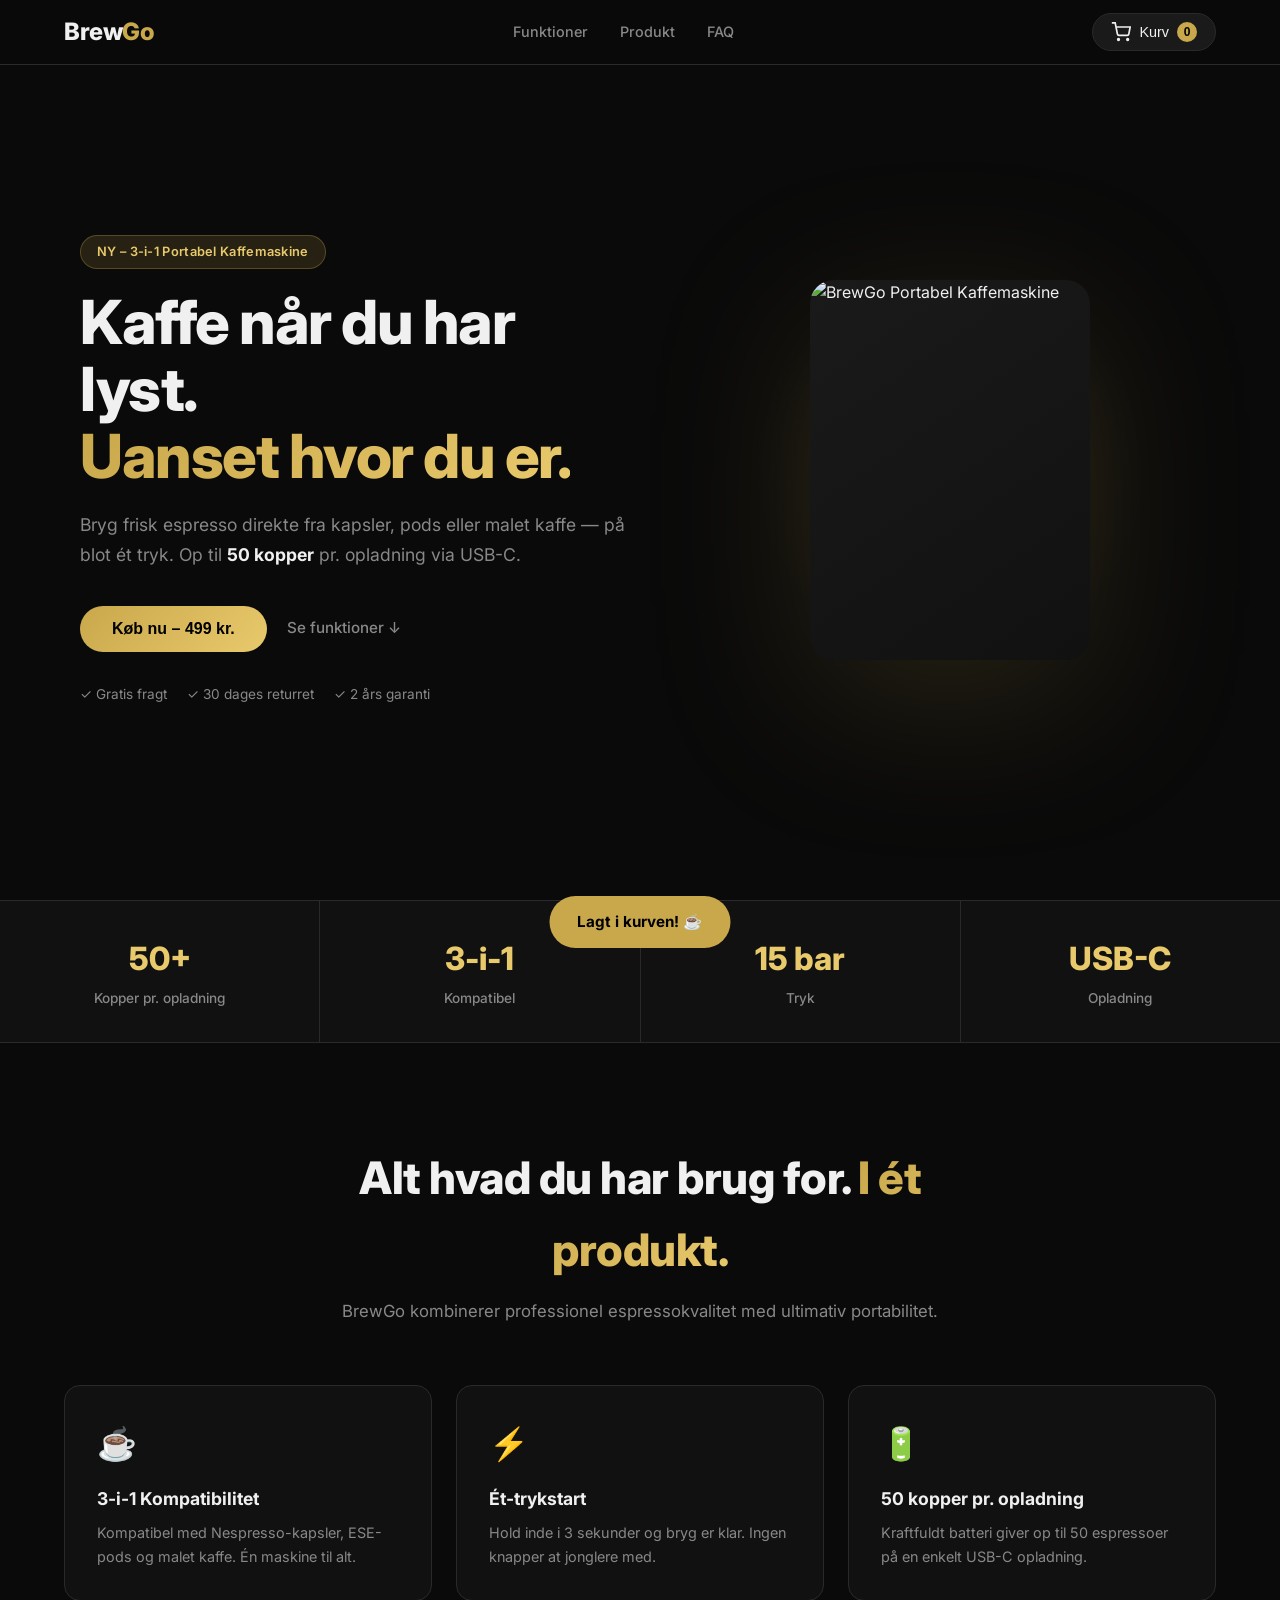
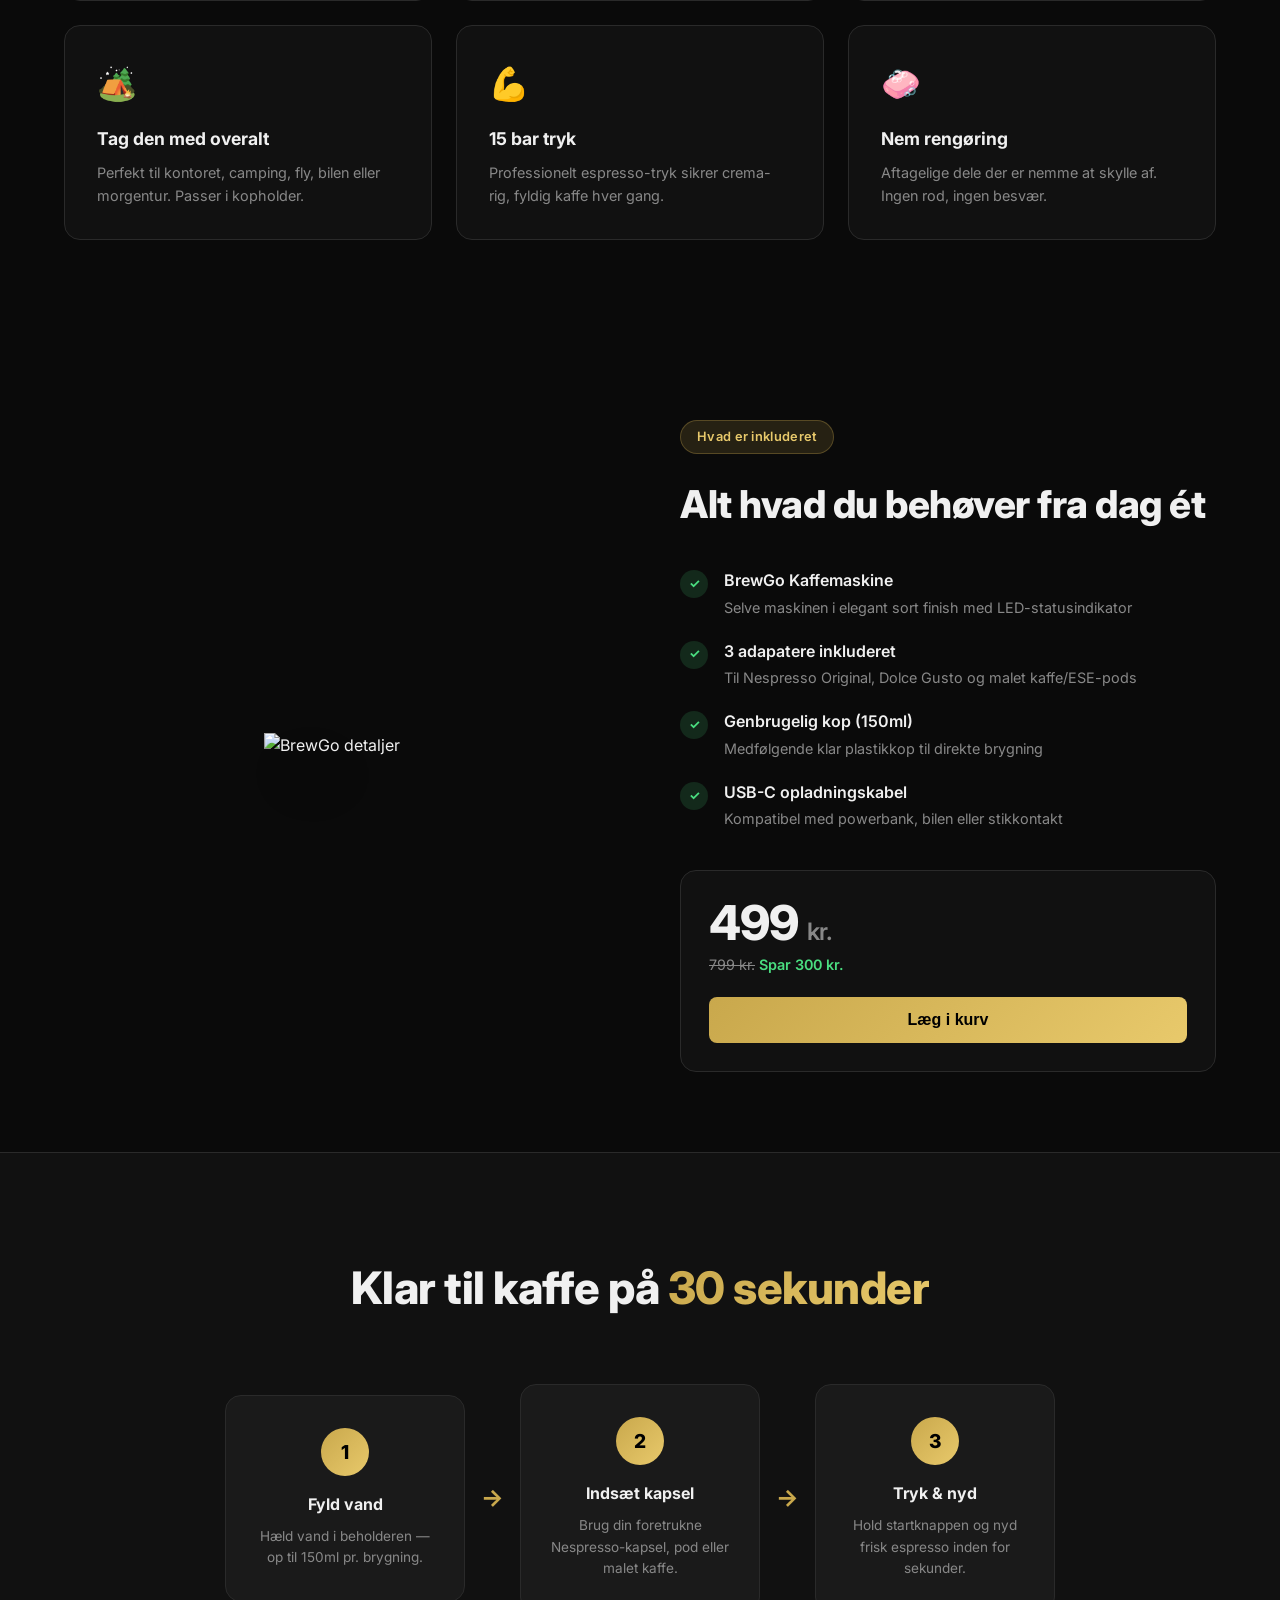
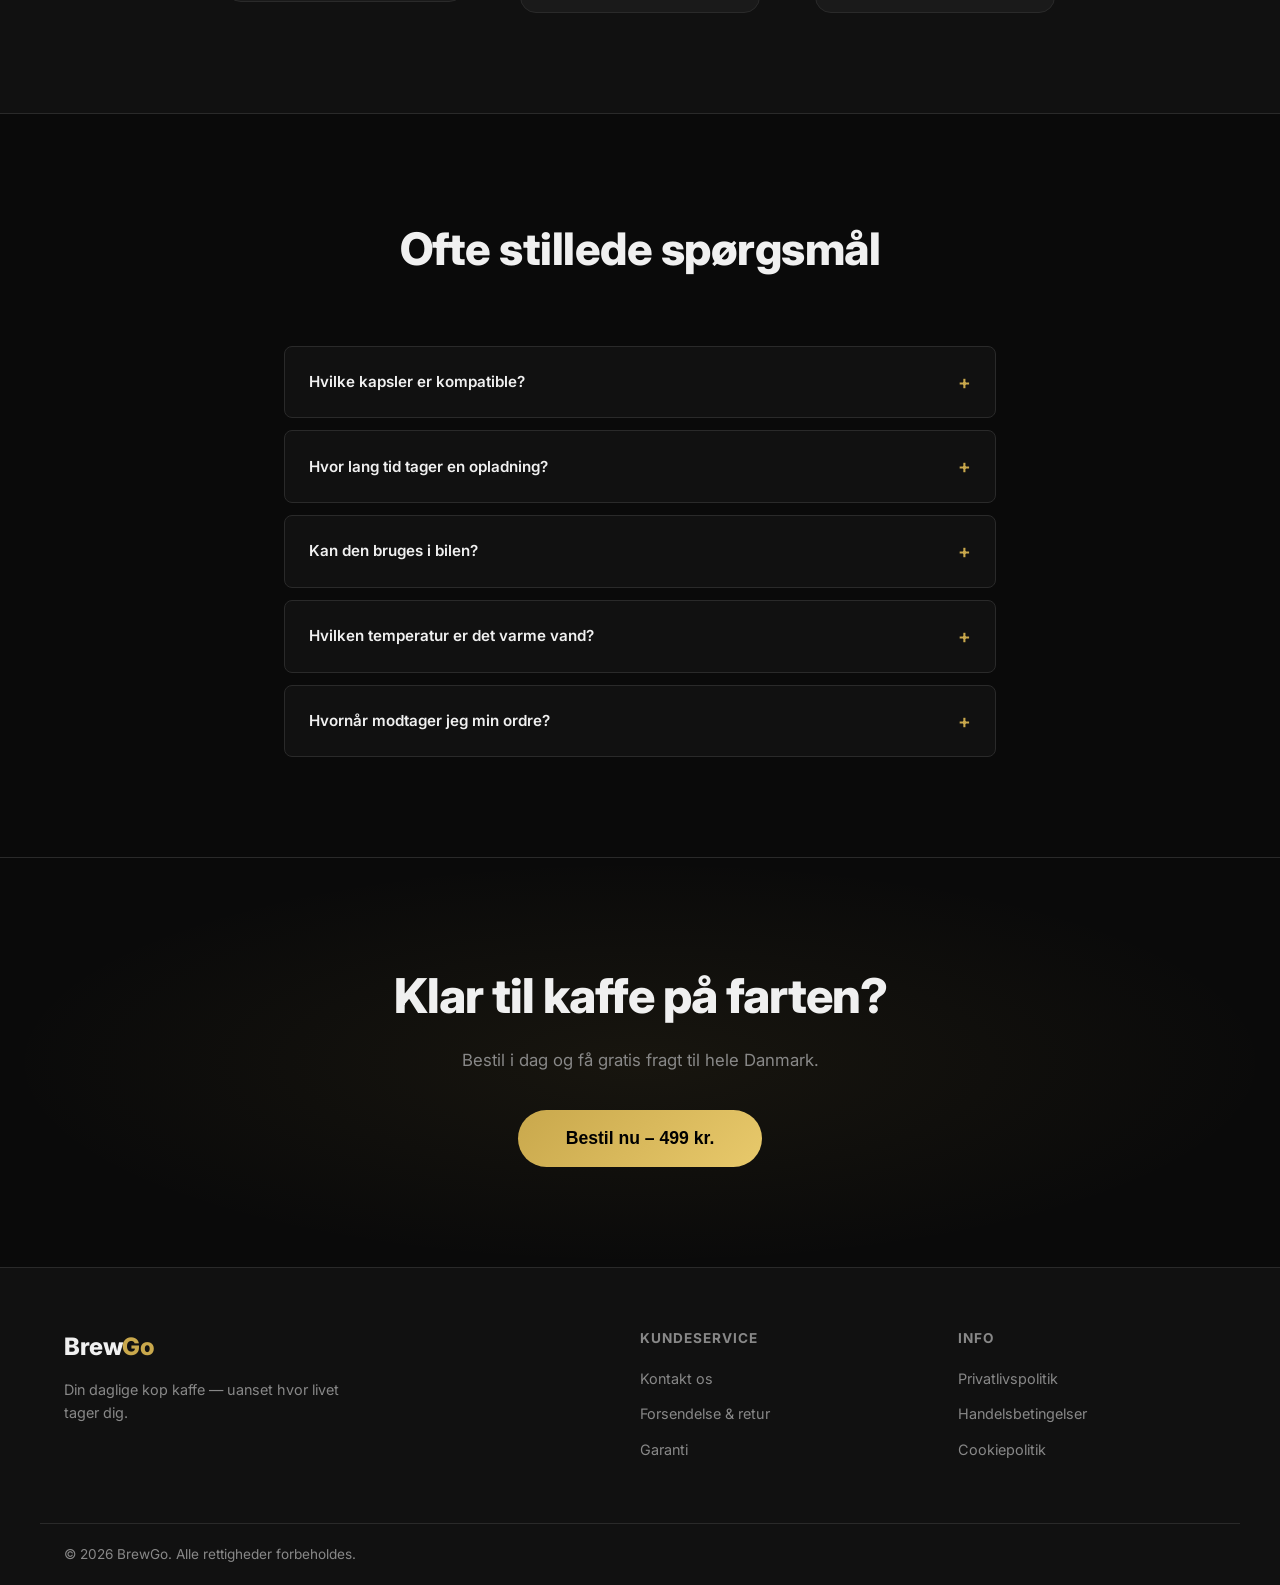
==== index.html @ 9cfa28b8 "Opret BrewGo webshop til portabel kaffemaskine Fuld statisk webshop med hero, features, produktvisni" ====
<!DOCTYPE html>
<html lang="da">
<head>
  <meta charset="UTF-8" />
  <meta name="viewport" content="width=device-width, initial-scale=1.0" />
  <title>BrewGo – Transportabel Espressomaskine</title>
  <link rel="stylesheet" href="style.css" />
  <link rel="preconnect" href="https://fonts.googleapis.com" />
  <link href="https://fonts.googleapis.com/css2?family=Inter:wght@300;400;500;600;700;800&display=swap" rel="stylesheet" />
</head>
<body>

  <!-- NAVBAR -->
  <nav class="navbar">
    <div class="nav-inner">
      <a href="#" class="logo">Brew<span>Go</span></a>
      <ul class="nav-links">
        <li><a href="#features">Funktioner</a></li>
        <li><a href="#product">Produkt</a></li>
        <li><a href="#faq">FAQ</a></li>
      </ul>
      <button class="cart-btn" id="cartBtn">
        <svg xmlns="http://www.w3.org/2000/svg" width="20" height="20" viewBox="0 0 24 24" fill="none" stroke="currentColor" stroke-width="2"><circle cx="9" cy="21" r="1"/><circle cx="20" cy="21" r="1"/><path d="M1 1h4l2.68 13.39a2 2 0 0 0 2 1.61h9.72a2 2 0 0 0 2-1.61L23 6H6"/></svg>
        Kurv <span class="cart-count" id="cartCount">0</span>
      </button>
    </div>
  </nav>

  <!-- HERO -->
  <section class="hero">
    <div class="hero-content">
      <span class="badge">NY – 3-i-1 Portabel Kaffemaskine</span>
      <h1>Kaffe når du har lyst.<br /><em>Uanset hvor du er.</em></h1>
      <p class="hero-sub">
        Bryg frisk espresso direkte fra kapsler, pods eller malet kaffe — på blot ét tryk.
        Op til <strong>50 kopper</strong> pr. opladning via USB-C.
      </p>
      <div class="hero-cta">
        <button class="btn-primary" onclick="addToCart()">Køb nu – 499 kr.</button>
        <a href="#features" class="btn-ghost">Se funktioner ↓</a>
      </div>
      <div class="trust-row">
        <span>✓ Gratis fragt</span>
        <span>✓ 30 dages returret</span>
        <span>✓ 2 års garanti</span>
      </div>
    </div>
    <div class="hero-image">
      <div class="glow-ring"></div>
      <img src="assets/product.png" alt="BrewGo Portabel Kaffemaskine" />
    </div>
  </section>

  <!-- STATS BAR -->
  <div class="stats-bar">
    <div class="stat"><strong>50+</strong><span>Kopper pr. opladning</span></div>
    <div class="stat"><strong>3-i-1</strong><span>Kompatibel</span></div>
    <div class="stat"><strong>15 bar</strong><span>Tryk</span></div>
    <div class="stat"><strong>USB-C</strong><span>Opladning</span></div>
  </div>

  <!-- FEATURES -->
  <section class="features" id="features">
    <div class="section-header">
      <h2>Alt hvad du har brug for. <em>I ét produkt.</em></h2>
      <p>BrewGo kombinerer professionel espressokvalitet med ultimativ portabilitet.</p>
    </div>
    <div class="features-grid">
      <div class="feature-card">
        <div class="feature-icon">☕</div>
        <h3>3-i-1 Kompatibilitet</h3>
        <p>Kompatibel med Nespresso-kapsler, ESE-pods og malet kaffe. Én maskine til alt.</p>
      </div>
      <div class="feature-card">
        <div class="feature-icon">⚡</div>
        <h3>Ét-trykstart</h3>
        <p>Hold inde i 3 sekunder og bryg er klar. Ingen knapper at jonglere med.</p>
      </div>
      <div class="feature-card">
        <div class="feature-icon">🔋</div>
        <h3>50 kopper pr. opladning</h3>
        <p>Kraftfuldt batteri giver op til 50 espressoer på en enkelt USB-C opladning.</p>
      </div>
      <div class="feature-card">
        <div class="feature-icon">🏕️</div>
        <h3>Tag den med overalt</h3>
        <p>Perfekt til kontoret, camping, fly, bilen eller morgentur. Passer i kopholder.</p>
      </div>
      <div class="feature-card">
        <div class="feature-icon">💪</div>
        <h3>15 bar tryk</h3>
        <p>Professionelt espresso-tryk sikrer crema-rig, fyldig kaffe hver gang.</p>
      </div>
      <div class="feature-card">
        <div class="feature-icon">🧼</div>
        <h3>Nem rengøring</h3>
        <p>Aftagelige dele der er nemme at skylle af. Ingen rod, ingen besvær.</p>
      </div>
    </div>
  </section>

  <!-- PRODUCT SHOWCASE -->
  <section class="product-showcase" id="product">
    <div class="showcase-image">
      <img src="assets/product.png" alt="BrewGo detaljer" />
    </div>
    <div class="showcase-content">
      <span class="badge">Hvad er inkluderet</span>
      <h2>Alt hvad du behøver fra dag ét</h2>
      <ul class="include-list">
        <li>
          <div class="check">✓</div>
          <div>
            <strong>BrewGo Kaffemaskine</strong>
            <p>Selve maskinen i elegant sort finish med LED-statusindikator</p>
          </div>
        </li>
        <li>
          <div class="check">✓</div>
          <div>
            <strong>3 adapatere inkluderet</strong>
            <p>Til Nespresso Original, Dolce Gusto og malet kaffe/ESE-pods</p>
          </div>
        </li>
        <li>
          <div class="check">✓</div>
          <div>
            <strong>Genbrugelig kop (150ml)</strong>
            <p>Medfølgende klar plastikkop til direkte brygning</p>
          </div>
        </li>
        <li>
          <div class="check">✓</div>
          <div>
            <strong>USB-C opladningskabel</strong>
            <p>Kompatibel med powerbank, bilen eller stikkontakt</p>
          </div>
        </li>
      </ul>
      <div class="price-block">
        <div class="price-main">499 <span>kr.</span></div>
        <div class="price-old"><s>799 kr.</s> <em>Spar 300 kr.</em></div>
        <button class="btn-primary full-width" onclick="addToCart()">Læg i kurv</button>
      </div>
    </div>
  </section>

  <!-- HOW IT WORKS -->
  <section class="how-it-works">
    <div class="section-header">
      <h2>Klar til kaffe på <em>30 sekunder</em></h2>
    </div>
    <div class="steps">
      <div class="step">
        <div class="step-num">1</div>
        <h3>Fyld vand</h3>
        <p>Hæld vand i beholderen — op til 150ml pr. brygning.</p>
      </div>
      <div class="step-arrow">→</div>
      <div class="step">
        <div class="step-num">2</div>
        <h3>Indsæt kapsel</h3>
        <p>Brug din foretrukne Nespresso-kapsel, pod eller malet kaffe.</p>
      </div>
      <div class="step-arrow">→</div>
      <div class="step">
        <div class="step-num">3</div>
        <h3>Tryk &amp; nyd</h3>
        <p>Hold startknappen og nyd frisk espresso inden for sekunder.</p>
      </div>
    </div>
  </section>

  <!-- FAQ -->
  <section class="faq" id="faq">
    <div class="section-header">
      <h2>Ofte stillede spørgsmål</h2>
    </div>
    <div class="faq-list">
      <details class="faq-item">
        <summary>Hvilke kapsler er kompatible?</summary>
        <p>BrewGo er kompatibel med Nespresso Original Line kapsler, ESE pods og malet kaffe via de medfølgende adaptere.</p>
      </details>
      <details class="faq-item">
        <summary>Hvor lang tid tager en opladning?</summary>
        <p>En fuld opladning via USB-C tager ca. 2 timer og giver op til 50 kopper espresso.</p>
      </details>
      <details class="faq-item">
        <summary>Kan den bruges i bilen?</summary>
        <p>Ja! BrewGo kan oplades og bruges med en biloplader (USB-C), og den passer perfekt i de fleste bilkopholdere.</p>
      </details>
      <details class="faq-item">
        <summary>Hvilken temperatur er det varme vand?</summary>
        <p>Maskinen varmer vandet til ca. 65–75°C — optimalt til espresso og skånsomt mod kapslen.</p>
      </details>
      <details class="faq-item">
        <summary>Hvornår modtager jeg min ordre?</summary>
        <p>Vi sender med PostNord. Forventet leveringstid er 2–4 hverdage inden for Danmark. Gratis fragt på alle ordrer.</p>
      </details>
    </div>
  </section>

  <!-- CTA SECTION -->
  <section class="cta-section">
    <h2>Klar til kaffe på farten?</h2>
    <p>Bestil i dag og få gratis fragt til hele Danmark.</p>
    <button class="btn-primary large" onclick="addToCart()">Bestil nu – 499 kr.</button>
  </section>

  <!-- FOOTER -->
  <footer class="footer">
    <div class="footer-inner">
      <div class="footer-brand">
        <a href="#" class="logo">Brew<span>Go</span></a>
        <p>Din daglige kop kaffe — uanset hvor livet tager dig.</p>
      </div>
      <div class="footer-links">
        <h4>Kundeservice</h4>
        <ul>
          <li><a href="#">Kontakt os</a></li>
          <li><a href="#">Forsendelse &amp; retur</a></li>
          <li><a href="#">Garanti</a></li>
        </ul>
      </div>
      <div class="footer-links">
        <h4>Info</h4>
        <ul>
          <li><a href="#">Privatlivspolitik</a></li>
          <li><a href="#">Handelsbetingelser</a></li>
          <li><a href="#">Cookiepolitik</a></li>
        </ul>
      </div>
    </div>
    <div class="footer-bottom">
      <p>© 2026 BrewGo. Alle rettigheder forbeholdes.</p>
    </div>
  </footer>

  <!-- CART SIDEBAR -->
  <div class="cart-overlay" id="cartOverlay" onclick="closeCart()"></div>
  <aside class="cart-sidebar" id="cartSidebar">
    <div class="cart-header">
      <h3>Din kurv</h3>
      <button onclick="closeCart()" class="close-btn">✕</button>
    </div>
    <div class="cart-body" id="cartBody">
      <p class="cart-empty">Din kurv er tom.</p>
    </div>
    <div class="cart-footer" id="cartFooter" style="display:none">
      <div class="cart-total">
        Total: <strong id="cartTotal">0 kr.</strong>
      </div>
      <button class="btn-primary full-width" onclick="checkout()">Gå til betaling</button>
    </div>
  </aside>

  <!-- TOAST -->
  <div class="toast" id="toast">Lagt i kurven! ☕</div>

  <script src="script.js"></script>
</body>
</html>
---- style.css ----
/* ===== RESET & BASE ===== */
*, *::before, *::after { box-sizing: border-box; margin: 0; padding: 0; }

:root {
  --bg: #0a0a0a;
  --bg2: #111111;
  --bg3: #1a1a1a;
  --border: #2a2a2a;
  --text: #f0f0f0;
  --muted: #888;
  --accent: #c9a84c;
  --accent2: #e8c96b;
  --green: #4ade80;
  --radius: 16px;
  --radius-sm: 8px;
}

html { scroll-behavior: smooth; }

body {
  font-family: 'Inter', sans-serif;
  background: var(--bg);
  color: var(--text);
  line-height: 1.6;
  overflow-x: hidden;
}

a { text-decoration: none; color: inherit; }
ul { list-style: none; }
img { max-width: 100%; display: block; }

/* ===== NAVBAR ===== */
.navbar {
  position: fixed;
  top: 0; left: 0; right: 0;
  z-index: 100;
  background: rgba(10,10,10,0.85);
  backdrop-filter: blur(16px);
  border-bottom: 1px solid var(--border);
}

.nav-inner {
  max-width: 1200px;
  margin: 0 auto;
  padding: 0 24px;
  height: 64px;
  display: flex;
  align-items: center;
  justify-content: space-between;
  gap: 24px;
}

.logo {
  font-size: 1.5rem;
  font-weight: 800;
  letter-spacing: -0.5px;
}

.logo span { color: var(--accent); }

.nav-links {
  display: flex;
  gap: 32px;
}

.nav-links a {
  font-size: 0.9rem;
  color: var(--muted);
  font-weight: 500;
  transition: color 0.2s;
}

.nav-links a:hover { color: var(--text); }

.cart-btn {
  display: flex;
  align-items: center;
  gap: 8px;
  background: var(--bg3);
  border: 1px solid var(--border);
  color: var(--text);
  padding: 8px 18px;
  border-radius: 999px;
  font-size: 0.9rem;
  font-weight: 500;
  cursor: pointer;
  transition: border-color 0.2s, background 0.2s;
}

.cart-btn:hover { border-color: var(--accent); background: #222; }

.cart-count {
  background: var(--accent);
  color: #000;
  border-radius: 999px;
  width: 20px;
  height: 20px;
  font-size: 0.75rem;
  font-weight: 700;
  display: flex;
  align-items: center;
  justify-content: center;
}

/* ===== BUTTONS ===== */
.btn-primary {
  background: linear-gradient(135deg, var(--accent), var(--accent2));
  color: #000;
  border: none;
  padding: 14px 32px;
  border-radius: 999px;
  font-size: 1rem;
  font-weight: 700;
  cursor: pointer;
  transition: transform 0.15s, box-shadow 0.15s;
  white-space: nowrap;
}

.btn-primary:hover {
  transform: translateY(-2px);
  box-shadow: 0 8px 32px rgba(201,168,76,0.35);
}

.btn-primary.full-width { width: 100%; border-radius: var(--radius-sm); }
.btn-primary.large { padding: 18px 48px; font-size: 1.1rem; }

.btn-ghost {
  color: var(--muted);
  font-size: 0.95rem;
  font-weight: 500;
  transition: color 0.2s;
}

.btn-ghost:hover { color: var(--text); }

/* ===== BADGE ===== */
.badge {
  display: inline-block;
  background: rgba(201,168,76,0.15);
  border: 1px solid rgba(201,168,76,0.3);
  color: var(--accent2);
  padding: 6px 16px;
  border-radius: 999px;
  font-size: 0.8rem;
  font-weight: 600;
  letter-spacing: 0.3px;
  margin-bottom: 20px;
}

/* ===== HERO ===== */
.hero {
  min-height: 100vh;
  display: flex;
  align-items: center;
  justify-content: center;
  padding: 100px 24px 60px;
  max-width: 1200px;
  margin: 0 auto;
  gap: 60px;
}

.hero-content {
  flex: 1;
  max-width: 560px;
}

.hero h1 {
  font-size: clamp(2.2rem, 5vw, 3.8rem);
  font-weight: 800;
  line-height: 1.1;
  letter-spacing: -1.5px;
  margin-bottom: 20px;
}

.hero h1 em {
  font-style: normal;
  background: linear-gradient(135deg, var(--accent), var(--accent2));
  -webkit-background-clip: text;
  -webkit-text-fill-color: transparent;
}

.hero-sub {
  font-size: 1.1rem;
  color: var(--muted);
  margin-bottom: 36px;
  line-height: 1.7;
}

.hero-sub strong { color: var(--text); }

.hero-cta {
  display: flex;
  align-items: center;
  gap: 20px;
  margin-bottom: 32px;
  flex-wrap: wrap;
}

.trust-row {
  display: flex;
  gap: 20px;
  font-size: 0.85rem;
  color: var(--muted);
  flex-wrap: wrap;
}

.trust-row span { display: flex; align-items: center; gap: 4px; }

.hero-image {
  flex: 1;
  display: flex;
  align-items: center;
  justify-content: center;
  position: relative;
  max-width: 500px;
}

.hero-image img {
  position: relative;
  z-index: 1;
  filter: drop-shadow(0 40px 80px rgba(201,168,76,0.15));
  max-height: 600px;
  object-fit: contain;
  animation: float 4s ease-in-out infinite;
  min-width: 280px;
  min-height: 380px;
  background: linear-gradient(145deg, #1a1a1a, #111);
  border-radius: 24px;
}

.glow-ring {
  position: absolute;
  width: 400px;
  height: 400px;
  border-radius: 50%;
  background: radial-gradient(circle, rgba(201,168,76,0.08) 0%, transparent 70%);
  pointer-events: none;
}

@keyframes float {
  0%, 100% { transform: translateY(0); }
  50% { transform: translateY(-12px); }
}

/* ===== STATS BAR ===== */
.stats-bar {
  background: var(--bg2);
  border-top: 1px solid var(--border);
  border-bottom: 1px solid var(--border);
  display: flex;
  justify-content: center;
  flex-wrap: wrap;
}

.stat {
  flex: 1;
  min-width: 140px;
  padding: 32px 24px;
  display: flex;
  flex-direction: column;
  align-items: center;
  gap: 4px;
  border-right: 1px solid var(--border);
}

.stat:last-child { border-right: none; }

.stat strong {
  font-size: 2rem;
  font-weight: 800;
  color: var(--accent2);
}

.stat span {
  font-size: 0.85rem;
  color: var(--muted);
  font-weight: 500;
}

/* ===== SECTION HEADER ===== */
.section-header {
  text-align: center;
  max-width: 640px;
  margin: 0 auto 60px;
}

.section-header h2 {
  font-size: clamp(1.8rem, 4vw, 2.8rem);
  font-weight: 800;
  letter-spacing: -0.5px;
  margin-bottom: 12px;
}

.section-header h2 em {
  font-style: normal;
  background: linear-gradient(135deg, var(--accent), var(--accent2));
  -webkit-background-clip: text;
  -webkit-text-fill-color: transparent;
}

.section-header p {
  color: var(--muted);
  font-size: 1.05rem;
}

/* ===== FEATURES ===== */
.features {
  padding: 100px 24px;
  max-width: 1200px;
  margin: 0 auto;
}

.features-grid {
  display: grid;
  grid-template-columns: repeat(auto-fit, minmax(300px, 1fr));
  gap: 24px;
}

.feature-card {
  background: var(--bg2);
  border: 1px solid var(--border);
  border-radius: var(--radius);
  padding: 32px;
  transition: border-color 0.2s, transform 0.2s;
}

.feature-card:hover {
  border-color: rgba(201,168,76,0.3);
  transform: translateY(-4px);
}

.feature-icon {
  font-size: 2rem;
  margin-bottom: 16px;
}

.feature-card h3 {
  font-size: 1.1rem;
  font-weight: 700;
  margin-bottom: 8px;
}

.feature-card p {
  font-size: 0.9rem;
  color: var(--muted);
  line-height: 1.6;
}

/* ===== PRODUCT SHOWCASE ===== */
.product-showcase {
  display: flex;
  align-items: center;
  gap: 80px;
  max-width: 1200px;
  margin: 0 auto;
  padding: 80px 24px;
}

.showcase-image {
  flex: 1;
  display: flex;
  justify-content: center;
}

.showcase-image img {
  max-height: 550px;
  object-fit: contain;
  filter: drop-shadow(0 30px 60px rgba(201,168,76,0.1));
}

.showcase-content {
  flex: 1;
}

.showcase-content h2 {
  font-size: clamp(1.6rem, 3vw, 2.4rem);
  font-weight: 800;
  letter-spacing: -0.5px;
  margin-bottom: 32px;
}

.include-list {
  display: flex;
  flex-direction: column;
  gap: 20px;
  margin-bottom: 40px;
}

.include-list li {
  display: flex;
  gap: 16px;
  align-items: flex-start;
}

.check {
  background: rgba(74,222,128,0.15);
  color: var(--green);
  border-radius: 50%;
  width: 28px;
  height: 28px;
  display: flex;
  align-items: center;
  justify-content: center;
  font-size: 0.8rem;
  font-weight: 700;
  flex-shrink: 0;
  margin-top: 2px;
}

.include-list strong { display: block; font-weight: 600; margin-bottom: 2px; }
.include-list p { font-size: 0.9rem; color: var(--muted); }

.price-block {
  background: var(--bg2);
  border: 1px solid var(--border);
  border-radius: var(--radius);
  padding: 28px;
}

.price-main {
  font-size: 3rem;
  font-weight: 800;
  letter-spacing: -1px;
  line-height: 1;
  margin-bottom: 6px;
}

.price-main span {
  font-size: 1.5rem;
  font-weight: 600;
  color: var(--muted);
}

.price-old {
  font-size: 0.9rem;
  color: var(--muted);
  margin-bottom: 20px;
}

.price-old em {
  color: var(--green);
  font-style: normal;
  font-weight: 600;
}

/* ===== HOW IT WORKS ===== */
.how-it-works {
  background: var(--bg2);
  border-top: 1px solid var(--border);
  border-bottom: 1px solid var(--border);
  padding: 100px 24px;
}

.steps {
  max-width: 900px;
  margin: 0 auto;
  display: flex;
  align-items: center;
  justify-content: center;
  gap: 16px;
  flex-wrap: wrap;
}

.step {
  background: var(--bg3);
  border: 1px solid var(--border);
  border-radius: var(--radius);
  padding: 32px 28px;
  text-align: center;
  flex: 1;
  min-width: 200px;
  max-width: 240px;
}

.step-num {
  width: 48px;
  height: 48px;
  border-radius: 50%;
  background: linear-gradient(135deg, var(--accent), var(--accent2));
  color: #000;
  font-weight: 800;
  font-size: 1.2rem;
  display: flex;
  align-items: center;
  justify-content: center;
  margin: 0 auto 16px;
}

.step h3 {
  font-size: 1rem;
  font-weight: 700;
  margin-bottom: 8px;
}

.step p {
  font-size: 0.85rem;
  color: var(--muted);
}

.step-arrow {
  font-size: 1.5rem;
  color: var(--accent);
  font-weight: 700;
}

/* ===== FAQ ===== */
.faq {
  max-width: 760px;
  margin: 0 auto;
  padding: 100px 24px;
}

.faq-list {
  display: flex;
  flex-direction: column;
  gap: 12px;
}

.faq-item {
  background: var(--bg2);
  border: 1px solid var(--border);
  border-radius: var(--radius-sm);
  overflow: hidden;
  transition: border-color 0.2s;
}

.faq-item[open] { border-color: rgba(201,168,76,0.3); }

.faq-item summary {
  padding: 20px 24px;
  font-weight: 600;
  cursor: pointer;
  list-style: none;
  display: flex;
  justify-content: space-between;
  align-items: center;
  font-size: 0.95rem;
}

.faq-item summary::after {
  content: "+";
  font-size: 1.2rem;
  color: var(--accent);
  transition: transform 0.2s;
}

.faq-item[open] summary::after {
  transform: rotate(45deg);
}

.faq-item p {
  padding: 0 24px 20px;
  font-size: 0.9rem;
  color: var(--muted);
  line-height: 1.7;
}

/* ===== CTA SECTION ===== */
.cta-section {
  text-align: center;
  padding: 100px 24px;
  background: radial-gradient(ellipse at center, rgba(201,168,76,0.07) 0%, transparent 70%);
  border-top: 1px solid var(--border);
}

.cta-section h2 {
  font-size: clamp(2rem, 4vw, 3rem);
  font-weight: 800;
  letter-spacing: -1px;
  margin-bottom: 12px;
}

.cta-section p {
  color: var(--muted);
  margin-bottom: 36px;
  font-size: 1.05rem;
}

/* ===== FOOTER ===== */
.footer {
  background: var(--bg2);
  border-top: 1px solid var(--border);
}

.footer-inner {
  max-width: 1200px;
  margin: 0 auto;
  padding: 60px 24px;
  display: flex;
  gap: 60px;
  flex-wrap: wrap;
}

.footer-brand {
  flex: 2;
  min-width: 200px;
}

.footer-brand p {
  margin-top: 12px;
  font-size: 0.9rem;
  color: var(--muted);
  max-width: 280px;
}

.footer-links {
  flex: 1;
  min-width: 140px;
}

.footer-links h4 {
  font-size: 0.85rem;
  font-weight: 700;
  text-transform: uppercase;
  letter-spacing: 1px;
  color: var(--muted);
  margin-bottom: 16px;
}

.footer-links ul {
  display: flex;
  flex-direction: column;
  gap: 10px;
}

.footer-links a {
  font-size: 0.9rem;
  color: var(--muted);
  transition: color 0.2s;
}

.footer-links a:hover { color: var(--text); }

.footer-bottom {
  max-width: 1200px;
  margin: 0 auto;
  padding: 20px 24px;
  border-top: 1px solid var(--border);
  font-size: 0.85rem;
  color: var(--muted);
}

/* ===== CART SIDEBAR ===== */
.cart-overlay {
  position: fixed;
  inset: 0;
  background: rgba(0,0,0,0.6);
  z-index: 200;
  opacity: 0;
  pointer-events: none;
  transition: opacity 0.3s;
}

.cart-overlay.active {
  opacity: 1;
  pointer-events: all;
}

.cart-sidebar {
  position: fixed;
  top: 0;
  right: -420px;
  width: min(420px, 100vw);
  height: 100%;
  background: var(--bg2);
  border-left: 1px solid var(--border);
  z-index: 201;
  display: flex;
  flex-direction: column;
  transition: right 0.35s cubic-bezier(0.4,0,0.2,1);
}

.cart-sidebar.open { right: 0; }

.cart-header {
  display: flex;
  align-items: center;
  justify-content: space-between;
  padding: 20px 24px;
  border-bottom: 1px solid var(--border);
}

.cart-header h3 { font-size: 1.1rem; font-weight: 700; }

.close-btn {
  background: none;
  border: none;
  color: var(--muted);
  font-size: 1.1rem;
  cursor: pointer;
  transition: color 0.2s;
}

.close-btn:hover { color: var(--text); }

.cart-body {
  flex: 1;
  padding: 24px;
  overflow-y: auto;
}

.cart-empty {
  color: var(--muted);
  text-align: center;
  margin-top: 60px;
}

.cart-item {
  display: flex;
  gap: 16px;
  align-items: center;
  background: var(--bg3);
  border: 1px solid var(--border);
  border-radius: var(--radius-sm);
  padding: 16px;
  margin-bottom: 12px;
}

.cart-item-info { flex: 1; }
.cart-item-info strong { display: block; font-size: 0.95rem; }
.cart-item-info span { font-size: 0.85rem; color: var(--muted); }

.cart-item-controls {
  display: flex;
  align-items: center;
  gap: 8px;
}

.qty-btn {
  background: var(--bg2);
  border: 1px solid var(--border);
  color: var(--text);
  width: 28px;
  height: 28px;
  border-radius: 4px;
  cursor: pointer;
  font-size: 1rem;
  display: flex;
  align-items: center;
  justify-content: center;
  transition: border-color 0.2s;
}

.qty-btn:hover { border-color: var(--accent); }

.cart-footer {
  padding: 20px 24px;
  border-top: 1px solid var(--border);
}

.cart-total {
  font-size: 1rem;
  margin-bottom: 16px;
  display: flex;
  justify-content: space-between;
}

.cart-total strong { font-size: 1.2rem; color: var(--accent2); }

/* ===== TOAST ===== */
.toast {
  position: fixed;
  bottom: 32px;
  left: 50%;
  transform: translateX(-50%) translateY(80px);
  background: var(--accent);
  color: #000;
  font-weight: 700;
  padding: 14px 28px;
  border-radius: 999px;
  font-size: 0.95rem;
  z-index: 300;
  transition: transform 0.4s cubic-bezier(0.4,0,0.2,1);
  white-space: nowrap;
}

.toast.show { transform: translateX(-50%) translateY(0); }

/* ===== RESPONSIVE ===== */
@media (max-width: 900px) {
  .hero {
    flex-direction: column;
    text-align: center;
    padding-top: 90px;
  }

  .hero-cta { justify-content: center; }
  .trust-row { justify-content: center; }

  .product-showcase {
    flex-direction: column;
    gap: 40px;
  }

  .showcase-image img { max-height: 360px; }

  .nav-links { display: none; }
}

@media (max-width: 600px) {
  .stat { padding: 24px 12px; }
  .step-arrow { transform: rotate(90deg); }
  .steps { flex-direction: column; align-items: center; }
  .step { max-width: 100%; }
  .stats-bar { flex-wrap: wrap; }
  .stat { min-width: 50%; }
}
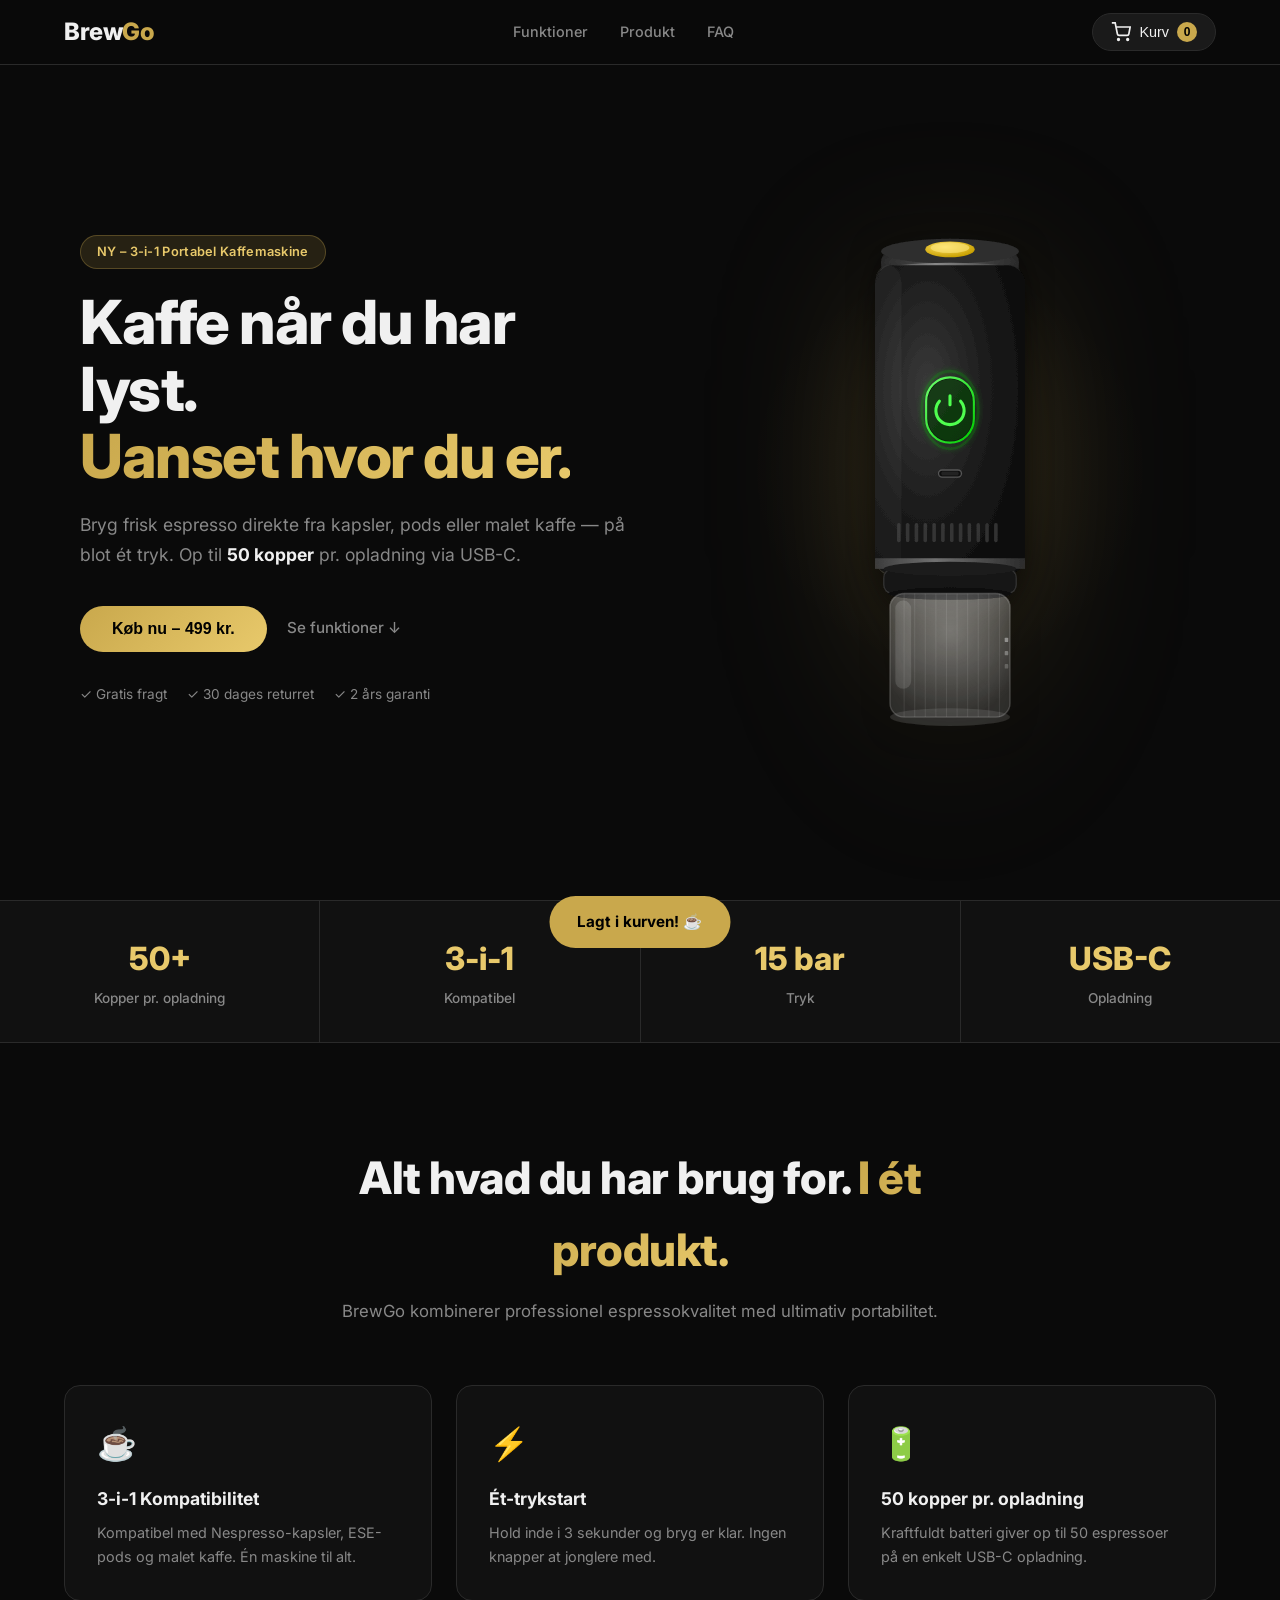
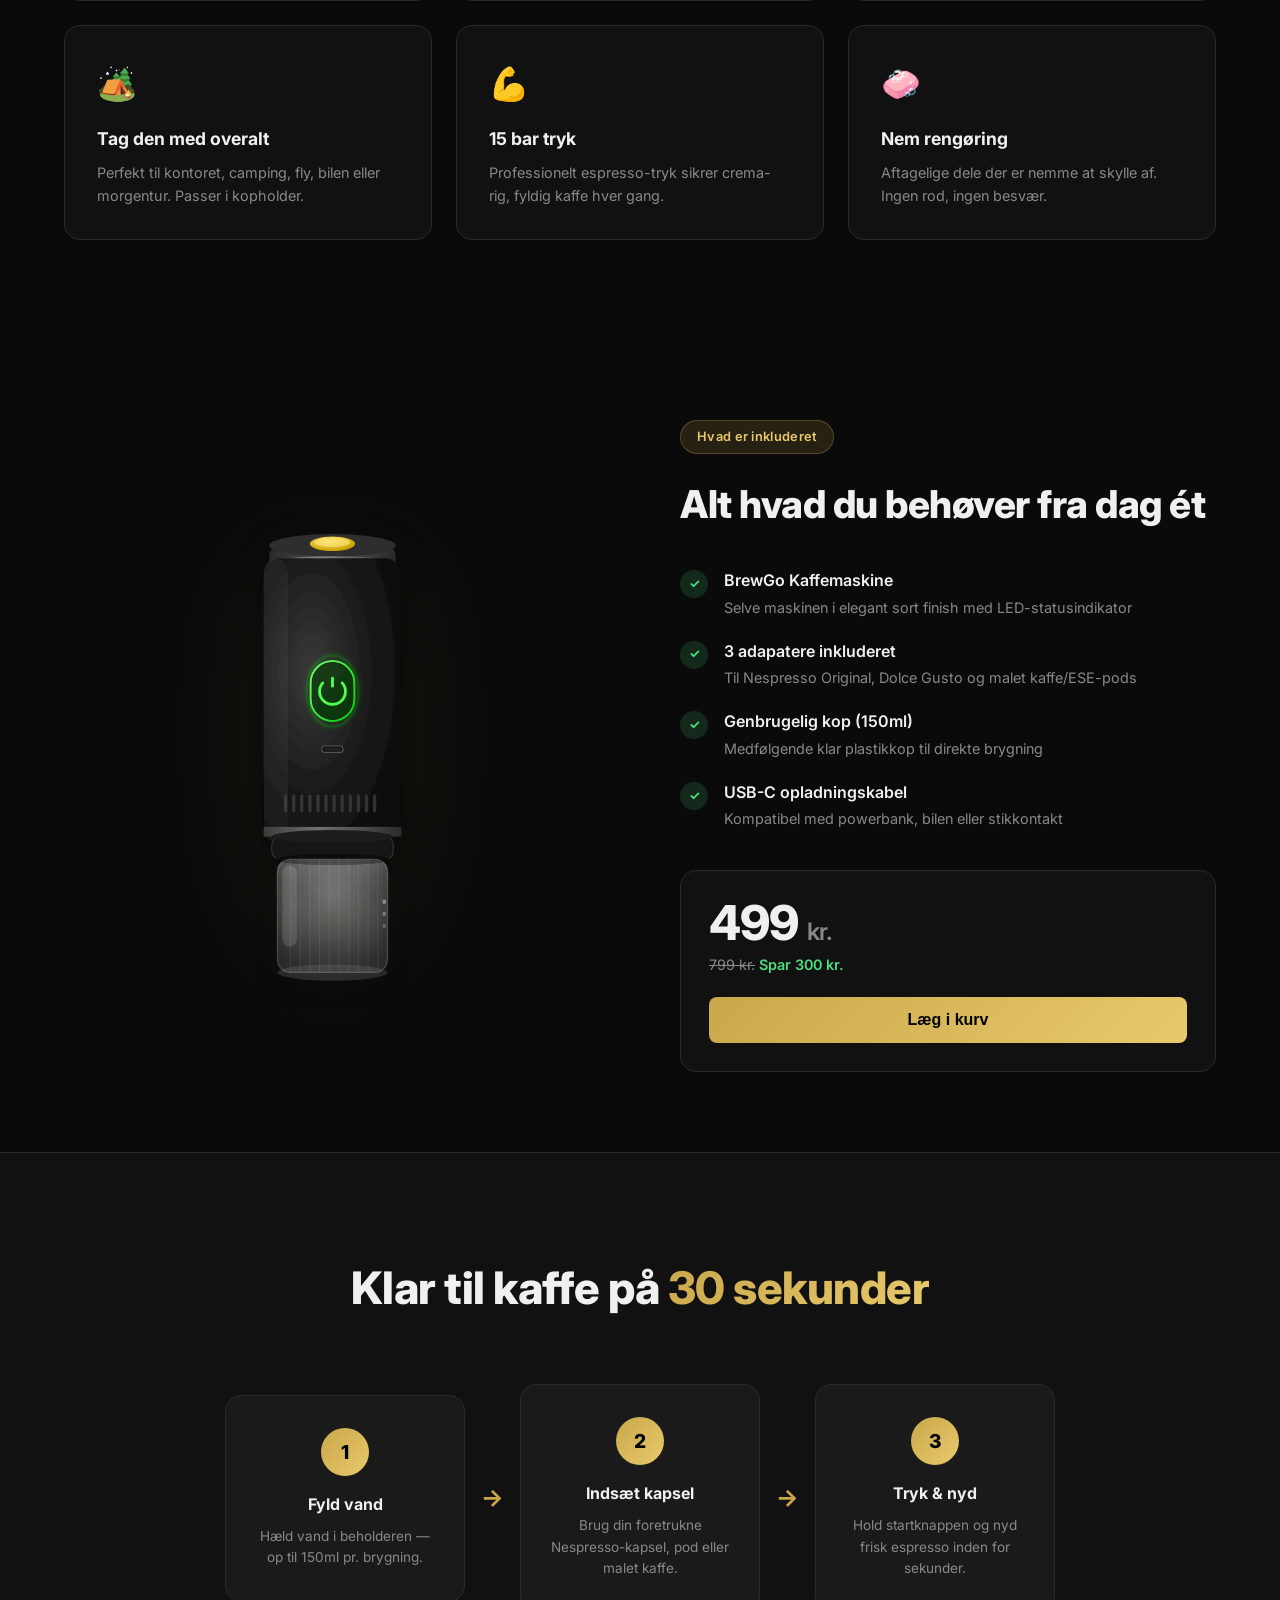
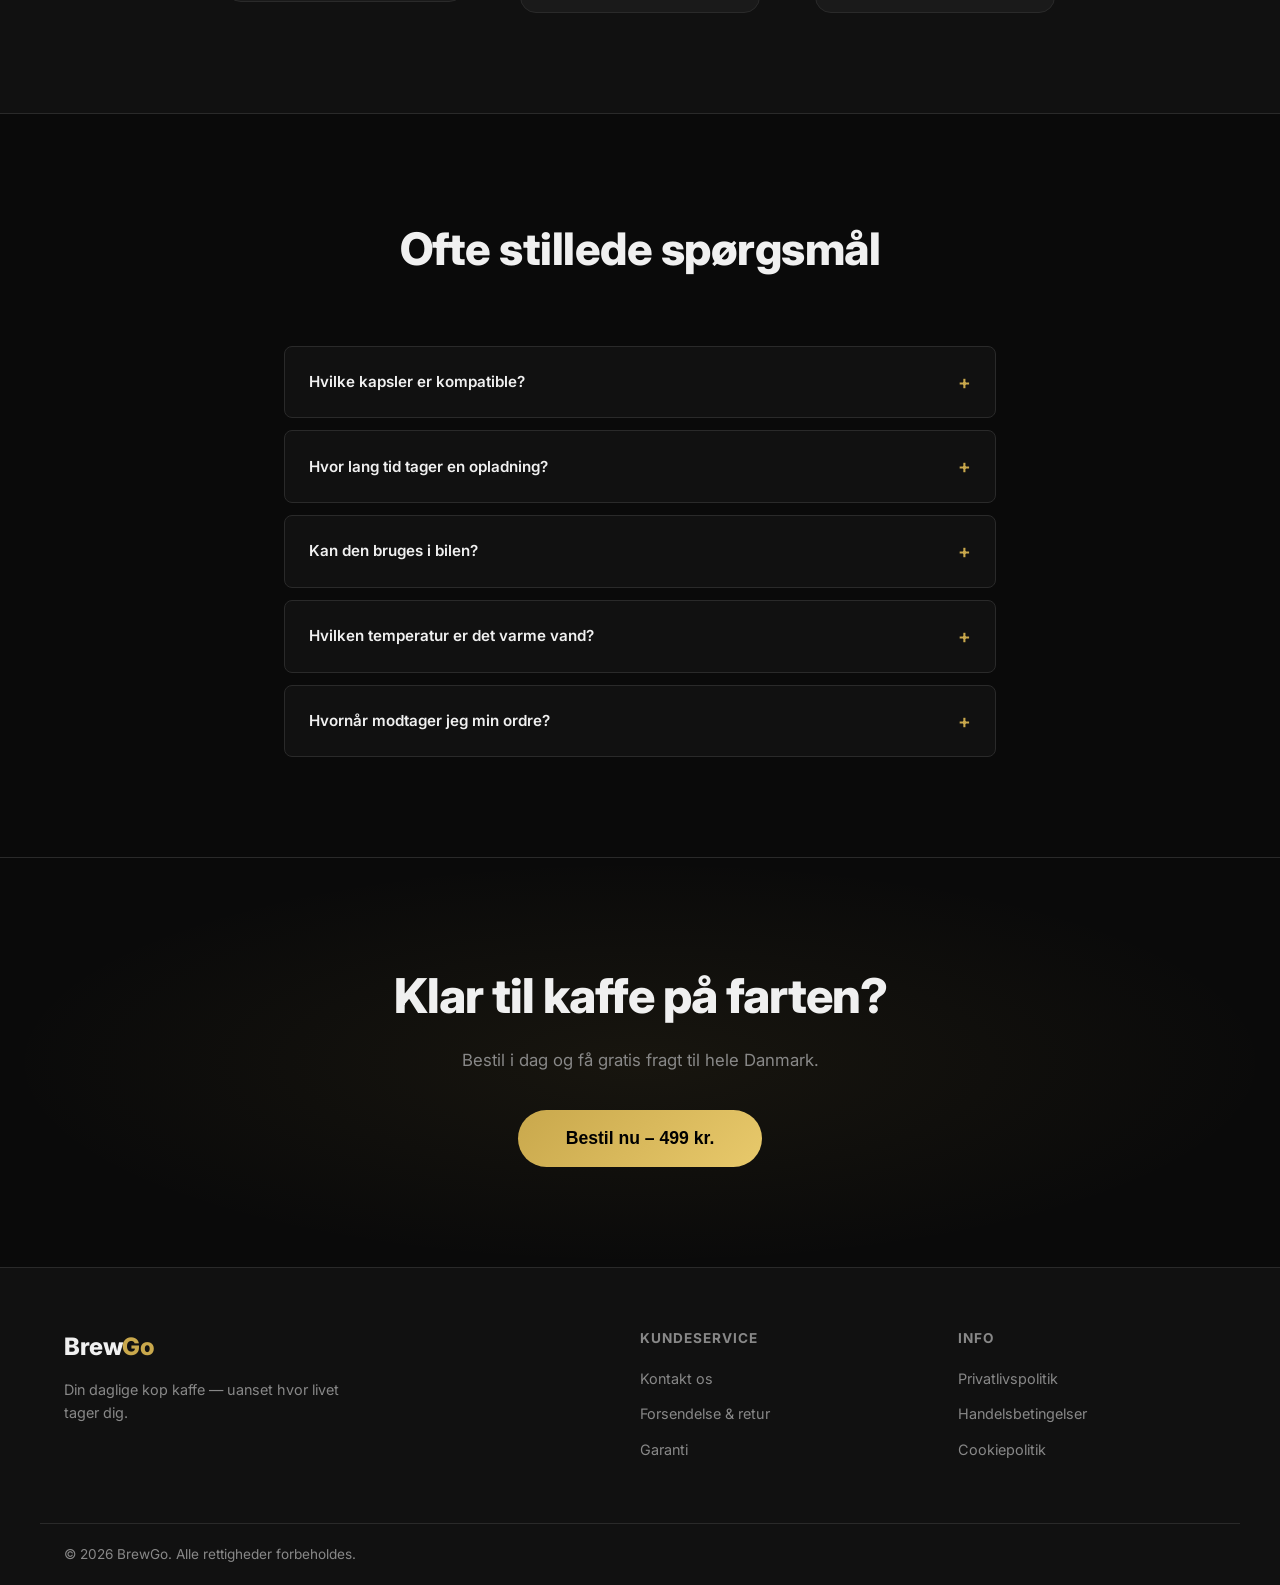
==== commit 79b85eca: "Tilføj SVG-produktillustration og opdater billedreferences Erstatter PNG-placeholder med en detaljer" ====
--- a/index.html
+++ b/index.html
@@ -47,7 +47,7 @@
     </div>
     <div class="hero-image">
       <div class="glow-ring"></div>
-      <img src="assets/product.png" alt="BrewGo Portabel Kaffemaskine" />
+      <img src="assets/product.svg" alt="BrewGo Portabel Kaffemaskine" />
     </div>
   </section>
 
@@ -102,7 +102,7 @@
   <!-- PRODUCT SHOWCASE -->
   <section class="product-showcase" id="product">
     <div class="showcase-image">
-      <img src="assets/product.png" alt="BrewGo detaljer" />
+      <img src="assets/product.svg" alt="BrewGo detaljer" />
     </div>
     <div class="showcase-content">
       <span class="badge">Hvad er inkluderet</span>
--- a/style.css
+++ b/style.css
@@ -218,14 +218,11 @@
 .hero-image img {
   position: relative;
   z-index: 1;
-  filter: drop-shadow(0 40px 80px rgba(201,168,76,0.15));
+  filter: drop-shadow(0 40px 80px rgba(201,168,76,0.18));
   max-height: 600px;
   object-fit: contain;
   animation: float 4s ease-in-out infinite;
-  min-width: 280px;
-  min-height: 380px;
-  background: linear-gradient(145deg, #1a1a1a, #111);
-  border-radius: 24px;
+  width: 320px;
 }
 
 .glow-ring {
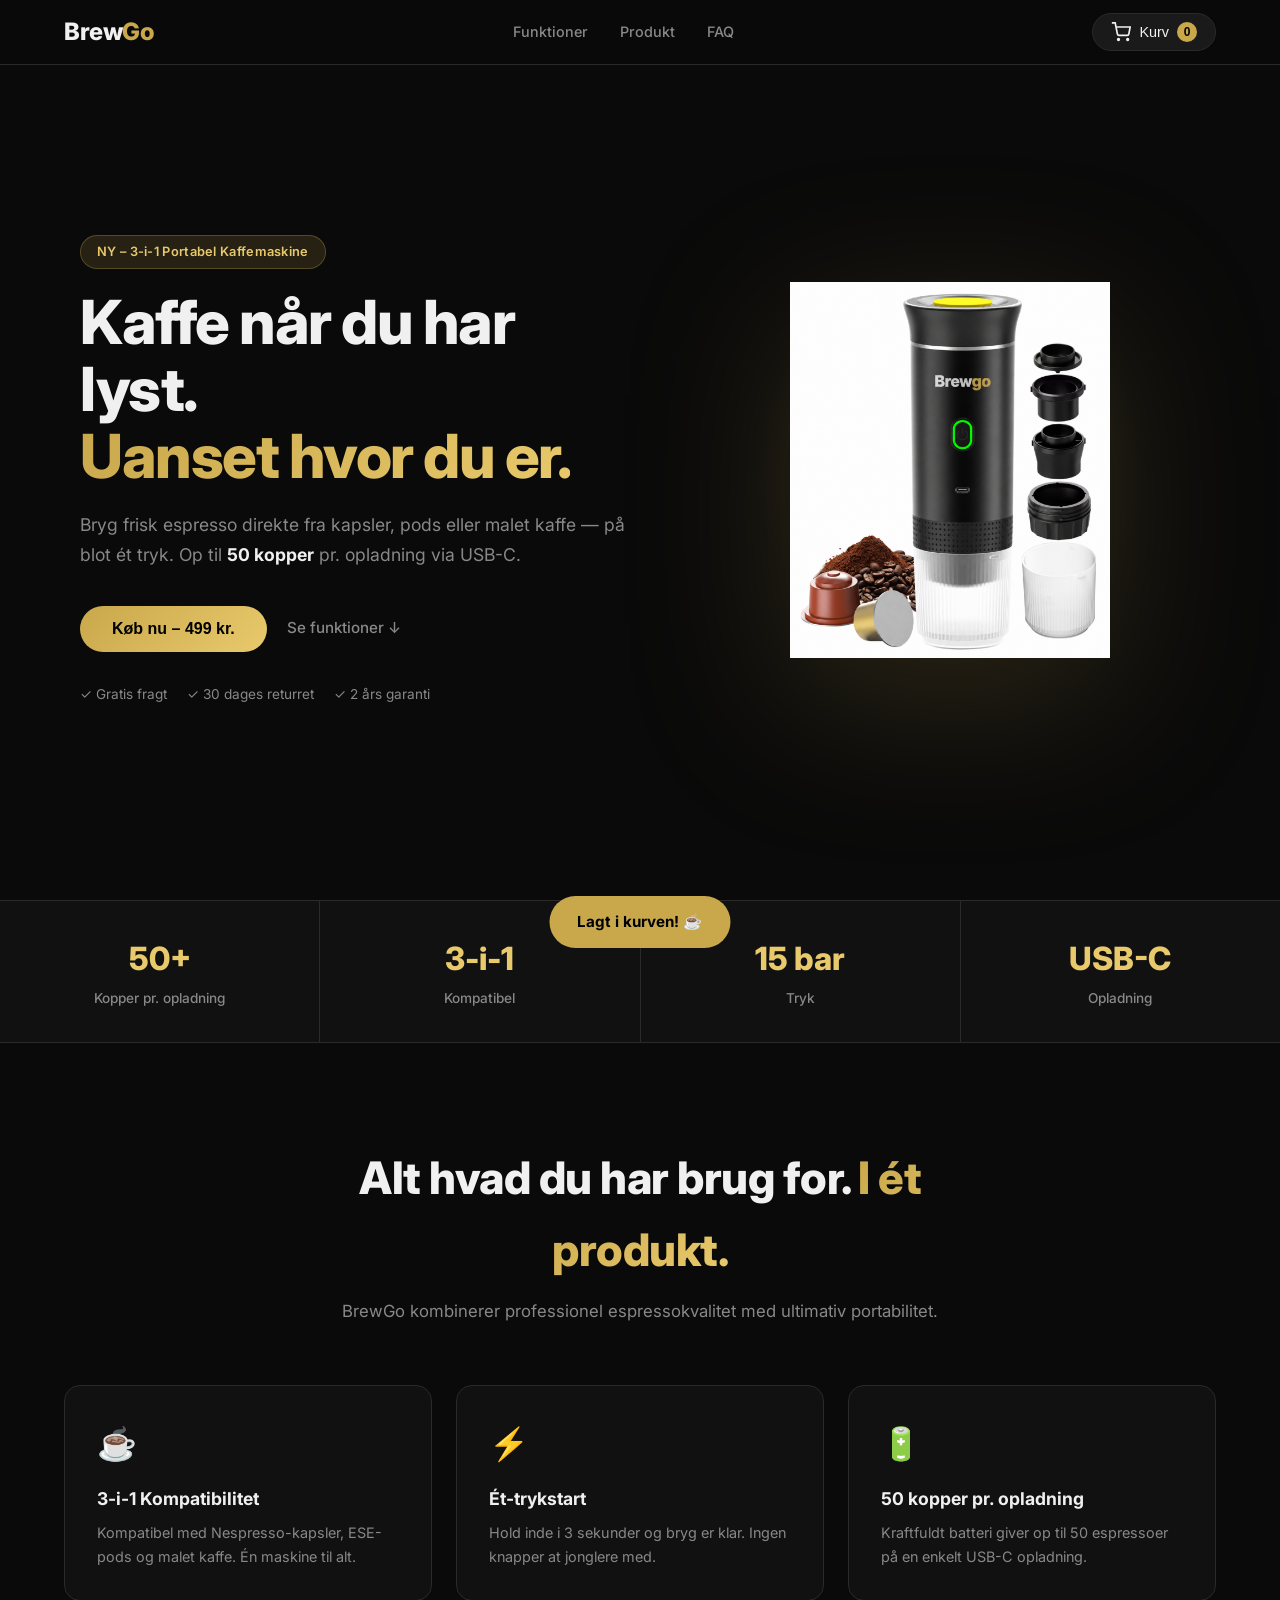
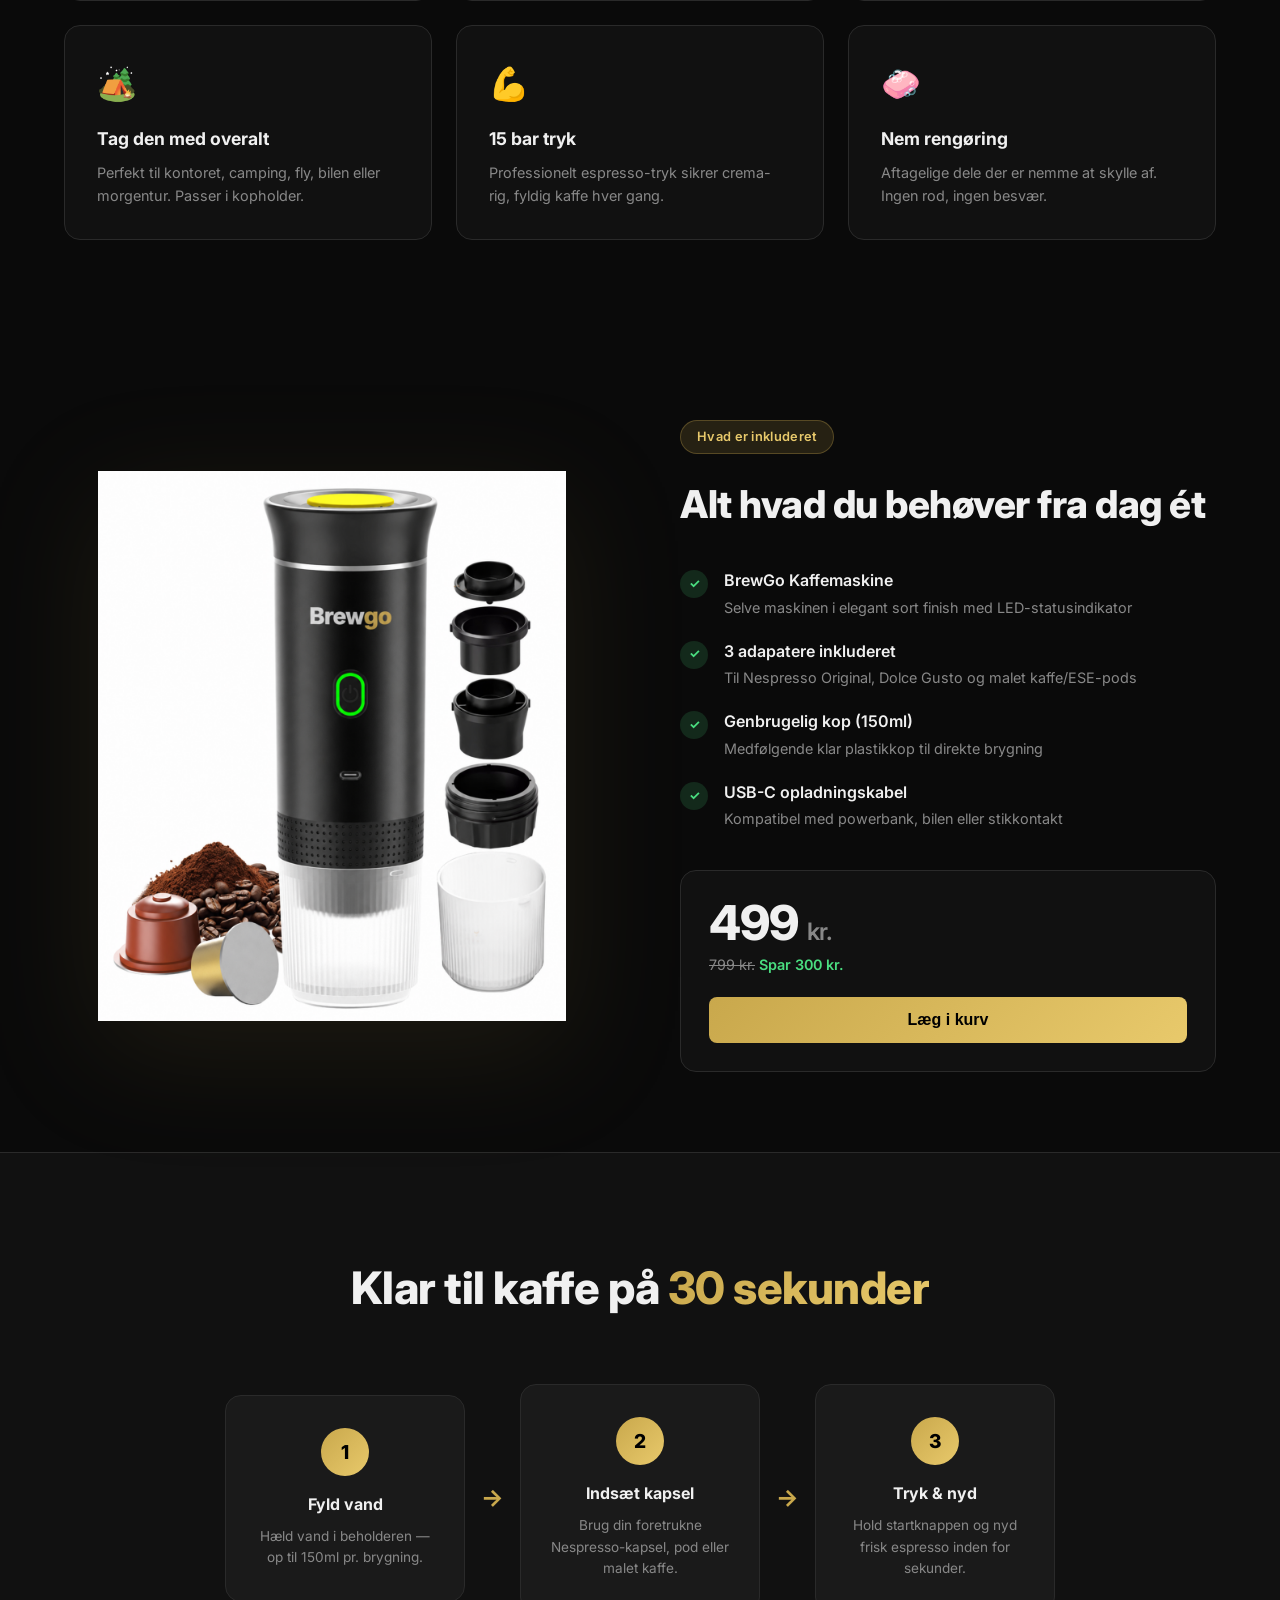
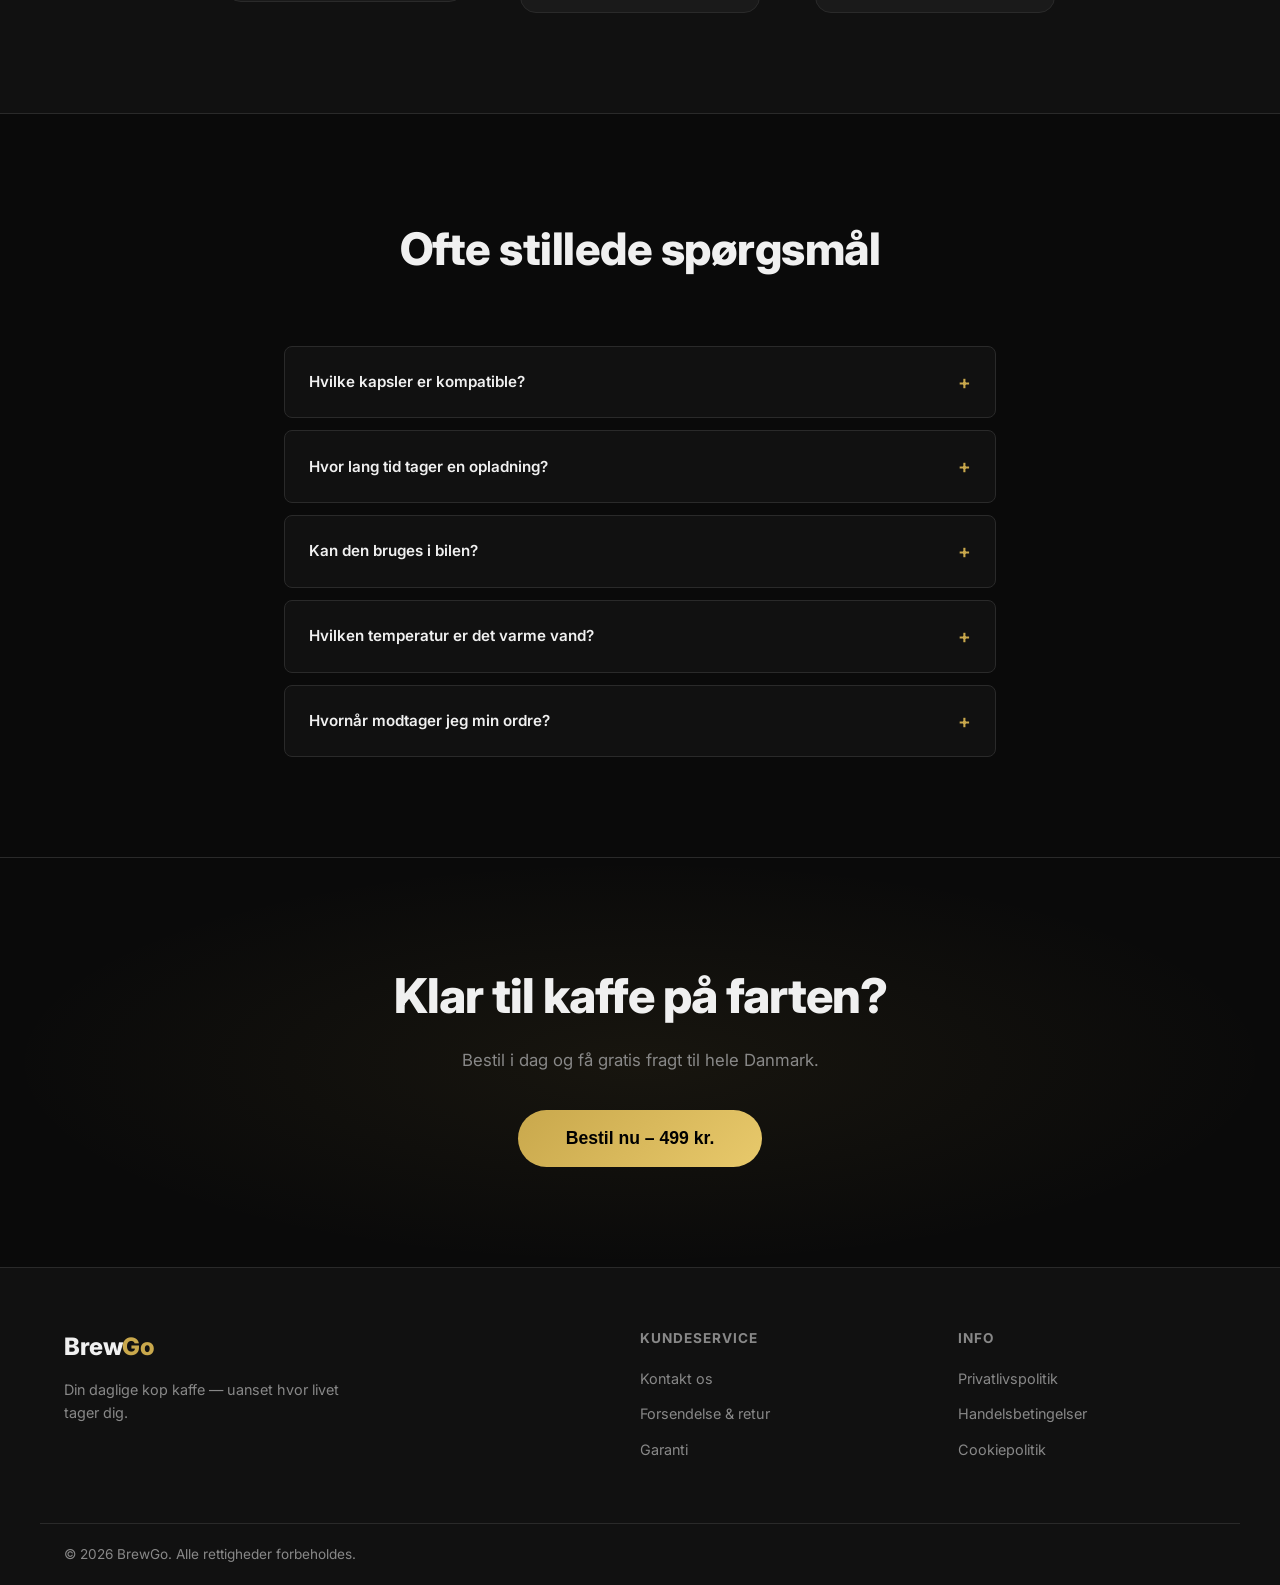
==== commit c8acb8ec: "Brug rigtigt produktbillede på hjemmesiden Erstatter SVG-illustration med BrewGo produktbillede.png " ====
--- a/index.html
+++ b/index.html
@@ -47,7 +47,7 @@
     </div>
     <div class="hero-image">
       <div class="glow-ring"></div>
-      <img src="assets/product.svg" alt="BrewGo Portabel Kaffemaskine" />
+      <img src="assets/BrewGo produktbillede.png" alt="BrewGo Portabel Kaffemaskine" />
     </div>
   </section>
 
@@ -102,7 +102,7 @@
   <!-- PRODUCT SHOWCASE -->
   <section class="product-showcase" id="product">
     <div class="showcase-image">
-      <img src="assets/product.svg" alt="BrewGo detaljer" />
+      <img src="assets/BrewGo produktbillede.png" alt="BrewGo detaljer" />
     </div>
     <div class="showcase-content">
       <span class="badge">Hvad er inkluderet</span>
--- a/style.css
+++ b/style.css
@@ -801,4 +801,4 @@
   .step { max-width: 100%; }
   .stats-bar { flex-wrap: wrap; }
   .stat { min-width: 50%; }
-}
+}
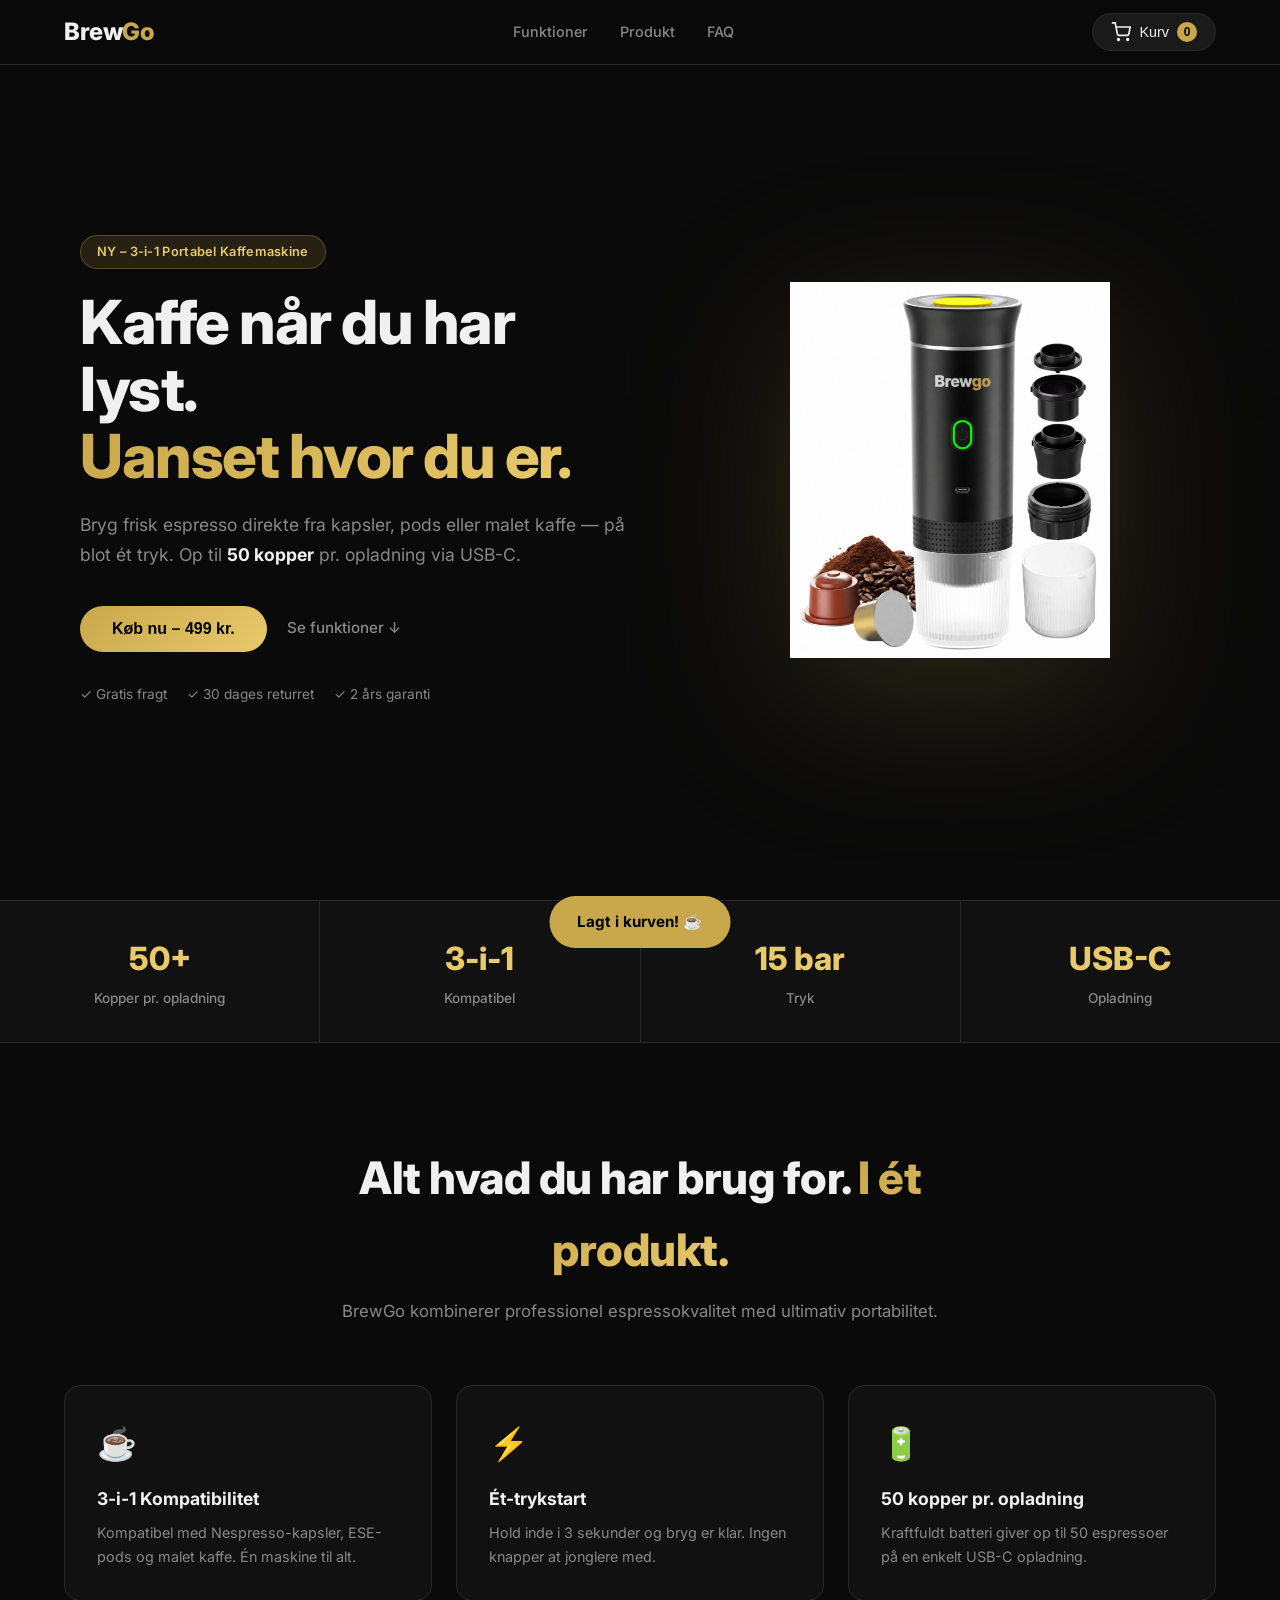
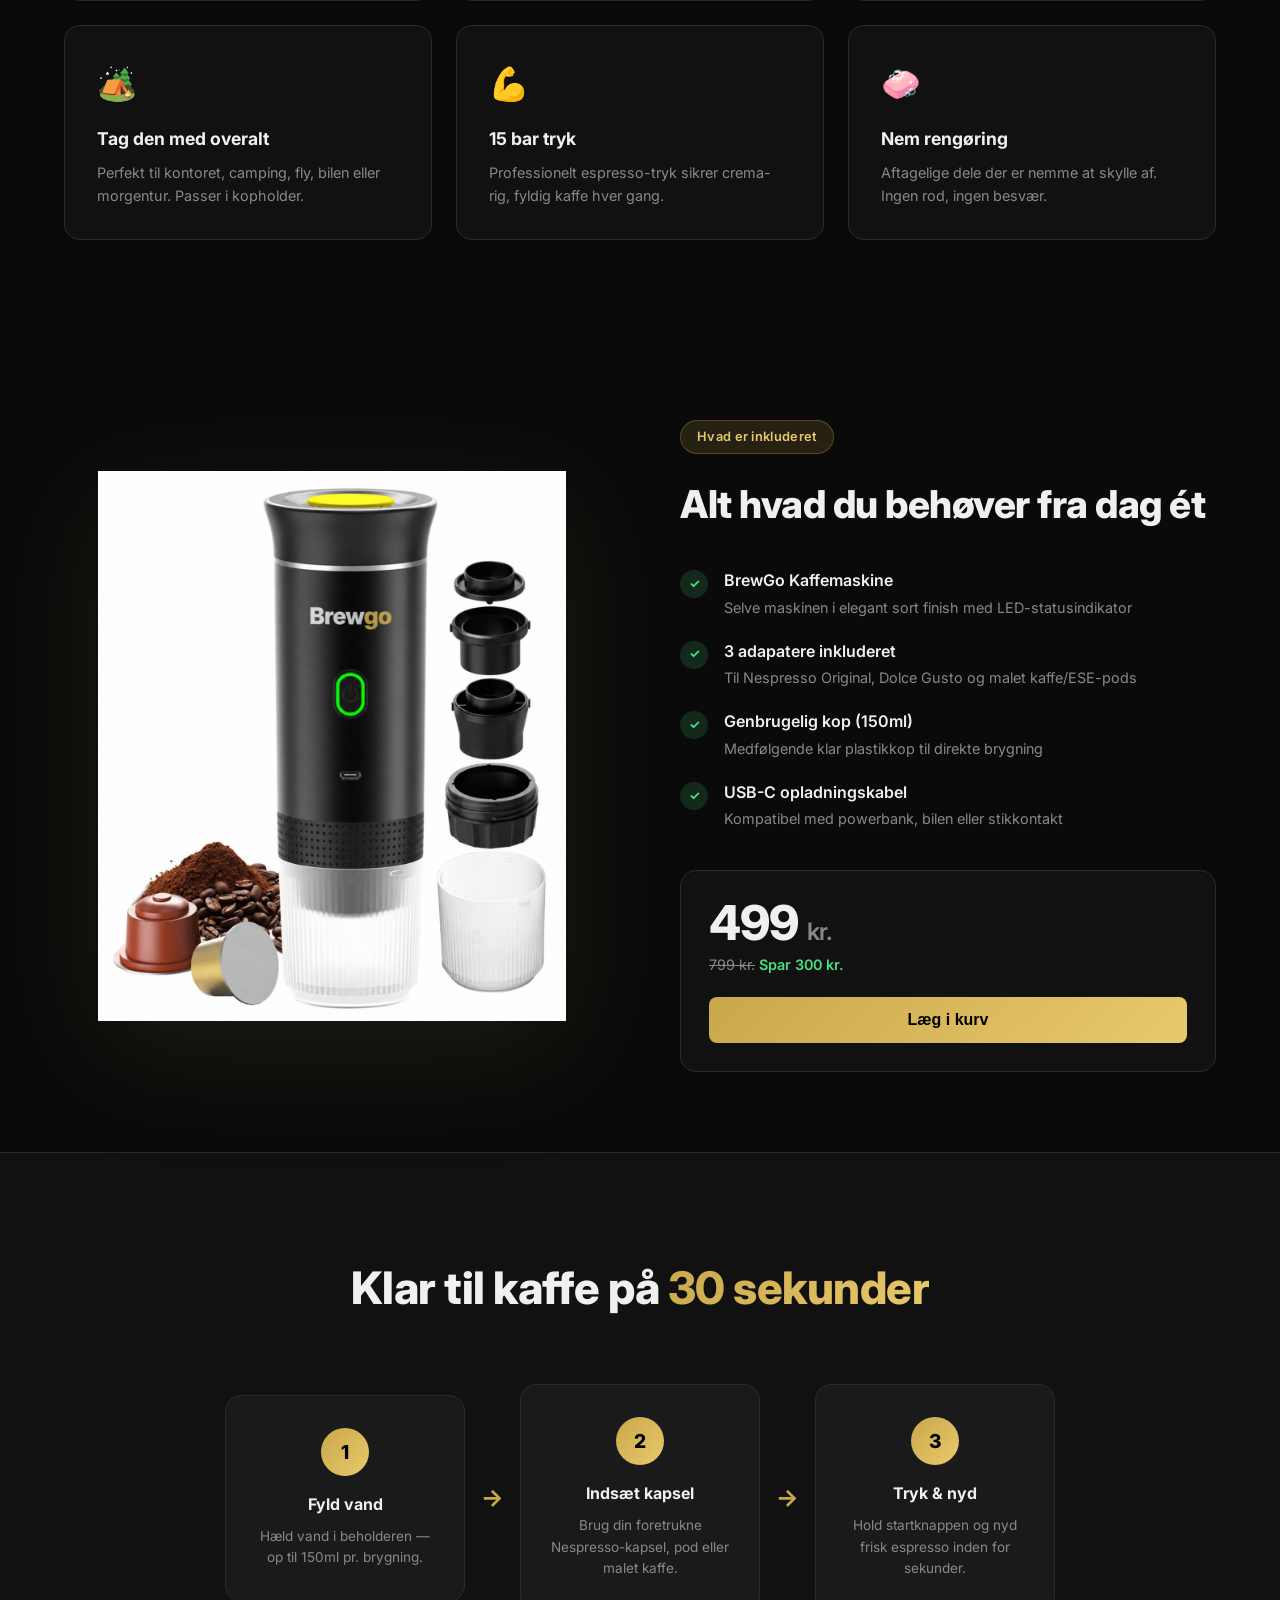
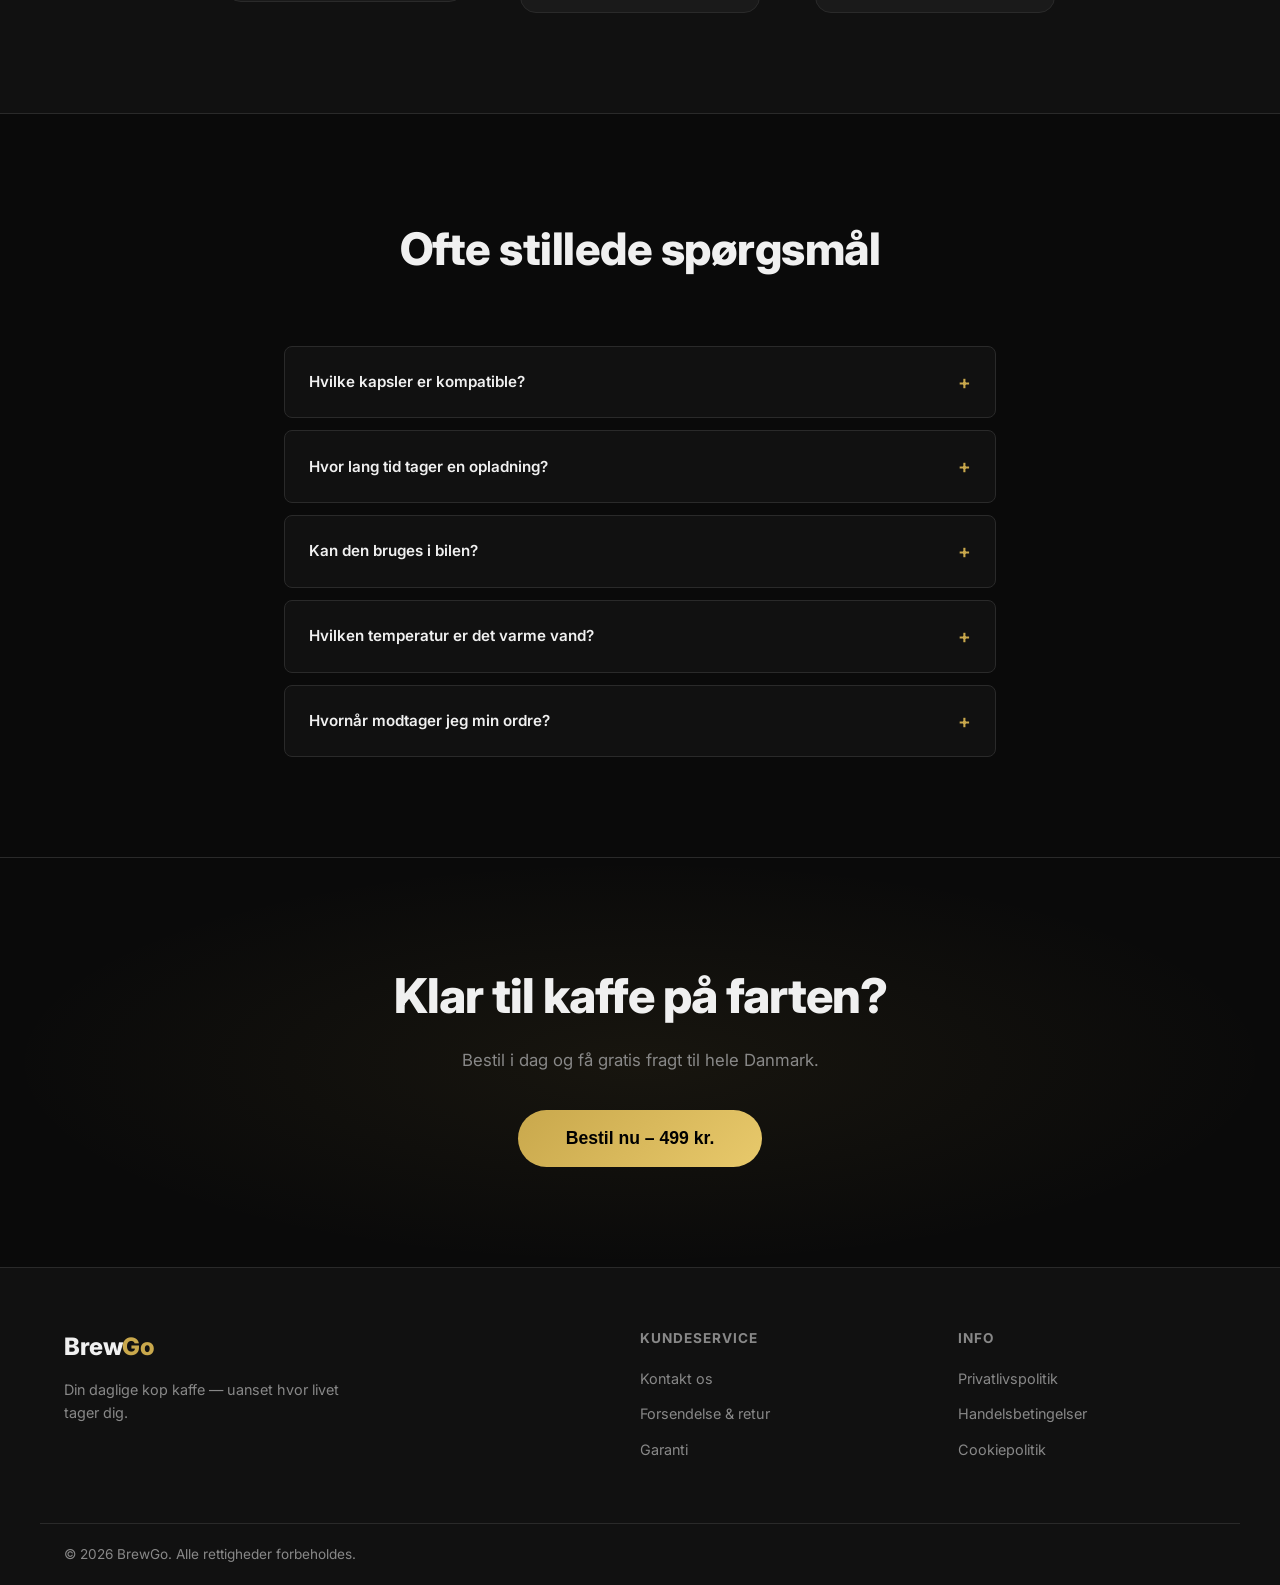
==== commit 39114449: "Brug komprimeret produktbillede (product.jpg) Konverterer PNG til optimeret JPEG (97KB) for hurtiger" ====
--- a/index.html
+++ b/index.html
@@ -47,7 +47,7 @@
     </div>
     <div class="hero-image">
       <div class="glow-ring"></div>
-      <img src="assets/BrewGo produktbillede.png" alt="BrewGo Portabel Kaffemaskine" />
+      <img src="assets/product.jpg" alt="BrewGo Portabel Kaffemaskine" />
     </div>
   </section>
 
@@ -102,7 +102,7 @@
   <!-- PRODUCT SHOWCASE -->
   <section class="product-showcase" id="product">
     <div class="showcase-image">
-      <img src="assets/BrewGo produktbillede.png" alt="BrewGo detaljer" />
+      <img src="assets/product.jpg" alt="BrewGo detaljer" />
     </div>
     <div class="showcase-content">
       <span class="badge">Hvad er inkluderet</span>
